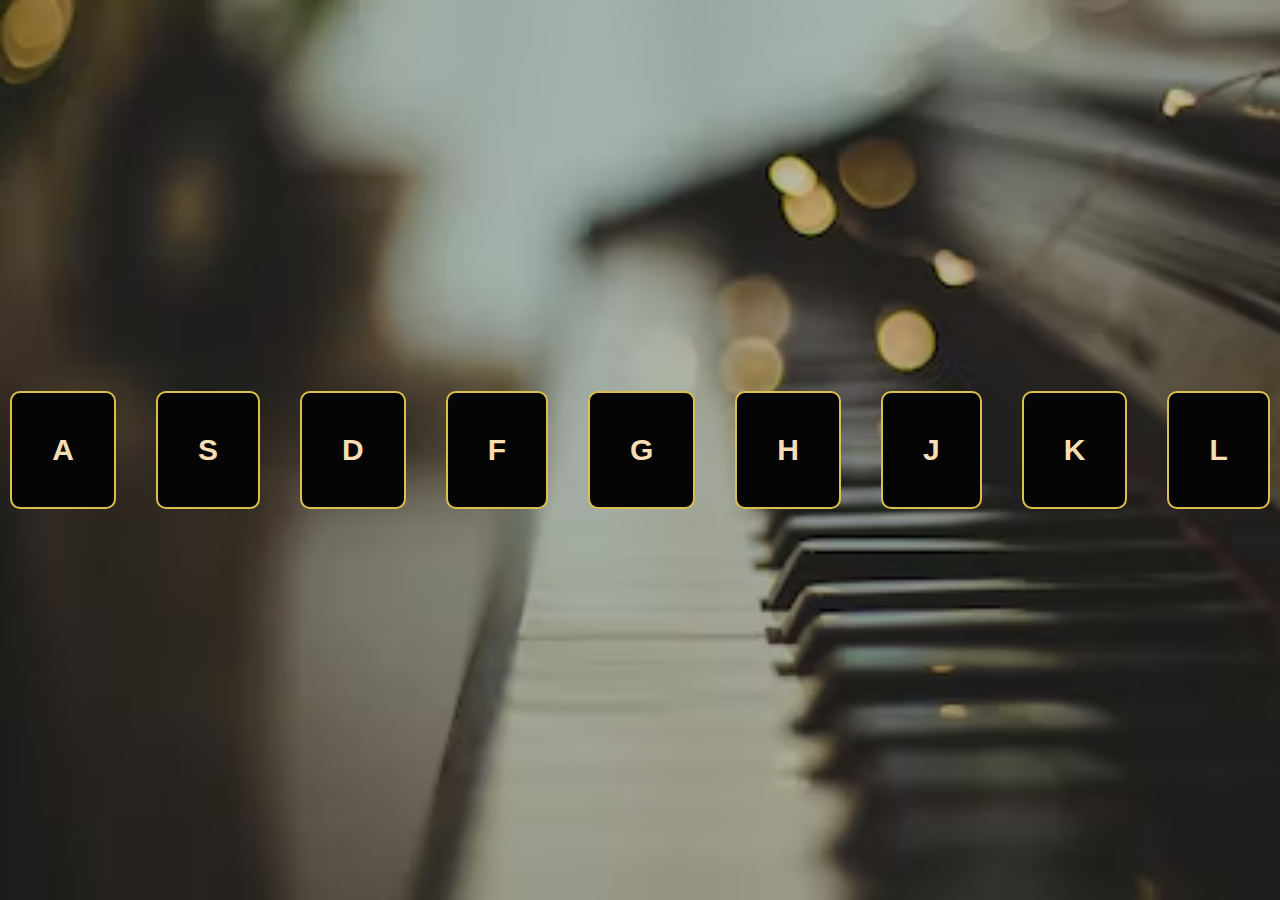
==== main.html @ 654aac3c "initial commit" ====
<!DOCTYPE html>
<html lang="en">
<head>
    <meta charset="UTF-8">
    <meta http-equiv="X-UA-Compatible" content="IE=edge">
    <meta name="viewport" content="width=device-width, initial-scale=1.0">
    <title>Document</title>
    <link rel="stylesheet" href="style.css">
</head>
<body>
    <div class="container">
        <div class="keys">
            <button data-key="65" class="key">A</button>
            <button data-key="83" class="key">S</button>
            <button data-key="68" class="key">D</button>
            <button data-key="70" class="key">F</button>
            <button data-key="71" class="key">G</button>
            <button data-key="72" class="key">H</button>
            <button data-key="74" class="key">J</button>
            <button data-key="75" class="key">K</button>
            <button data-key="76" class="key">L</button>
        </div>
    </div>
    <audio data-key="65" src="./sound/clap.wav"></audio>
    <audio data-key="83" src="./sound/crash.mp3"></audio>
    <audio data-key="68" src="./sound/snare.mp3"></audio>
    <audio data-key="70" src="./sound/kick-bass.mp3"></audio>
    <audio data-key="71" src="./sound/ride.wav"></audio>
    <audio data-key="72" src="./sound/kick.wav"></audio>
    <audio data-key="74" src="./sound/tom-1.mp3"></audio>
    <audio data-key="75" src="./sound/hihat.wav"></audio>
    <audio data-key="76" src="./sound/openhat.wav"></audio>
    <script src="main.js"></script>
</body>
</html>
---- style.css ----
*{
    padding: 0;
    margin: 0;
    box-sizing: border-box;
}

.keys{
    display: flex;
    justify-content: center;
    align-items: center;
    height: 100vh;
}

.container{
    background-image: url("drums.avif");
    background-repeat: no-repeat;
    background-size: cover;
}

.key{
margin: 20px;
border: 2px solid rgb(221, 192, 76);
padding: 40px;
background-color:rgb(5, 5, 5);
font-size: 30px;
transition: all 0.09s;
font-weight: bold;
border-radius: 10px;
color: wheat;

}

.playing{
    border: 5px solid yellow;
    transform: scale(1.1);
    box-shadow: 0 0 10px rgb(218, 248, 50);
    font-size: 40px;
}
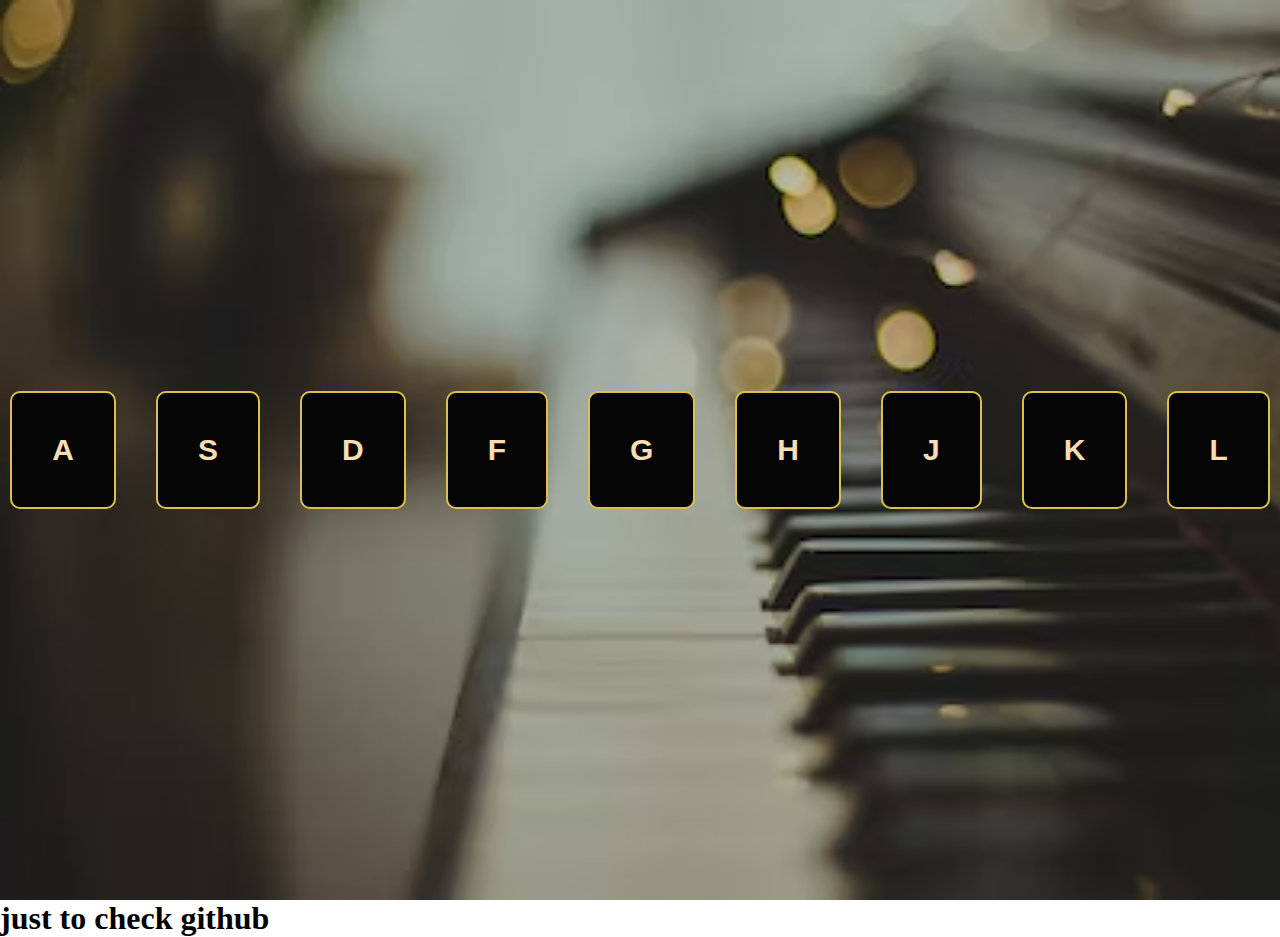
==== commit 97adee83: "checking git" ====
--- a/main.html
+++ b/main.html
@@ -30,6 +30,7 @@
     <audio data-key="74" src="./sound/tom-1.mp3"></audio>
     <audio data-key="75" src="./sound/hihat.wav"></audio>
     <audio data-key="76" src="./sound/openhat.wav"></audio>
+    <h1>just to check github</h1>
     <script src="main.js"></script>
 </body>
 </html>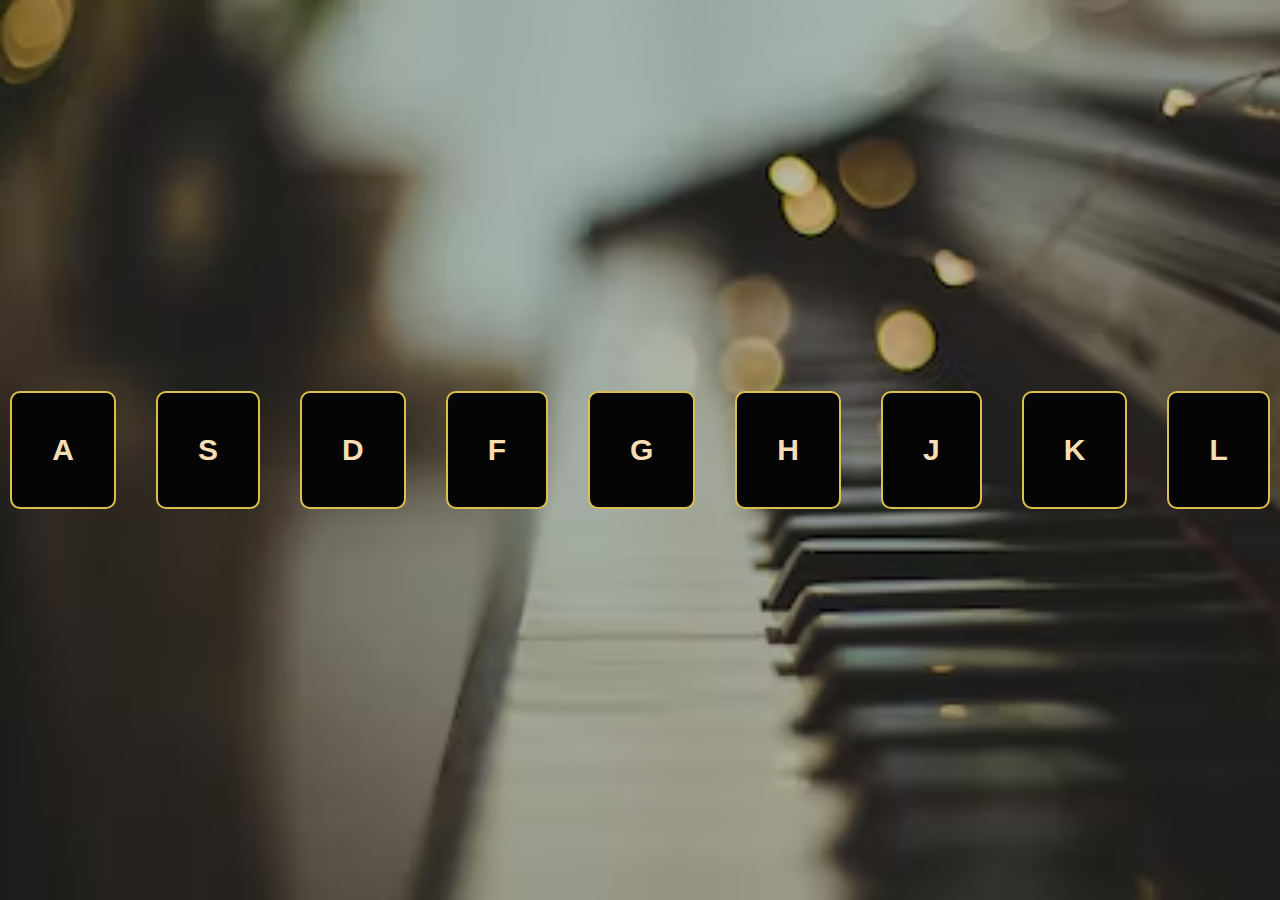
==== commit 56f20855: "changes after checking" ====
--- a/main.html
+++ b/main.html
@@ -30,7 +30,6 @@
     <audio data-key="74" src="./sound/tom-1.mp3"></audio>
     <audio data-key="75" src="./sound/hihat.wav"></audio>
     <audio data-key="76" src="./sound/openhat.wav"></audio>
-    <h1>just to check github</h1>
     <script src="main.js"></script>
 </body>
 </html>